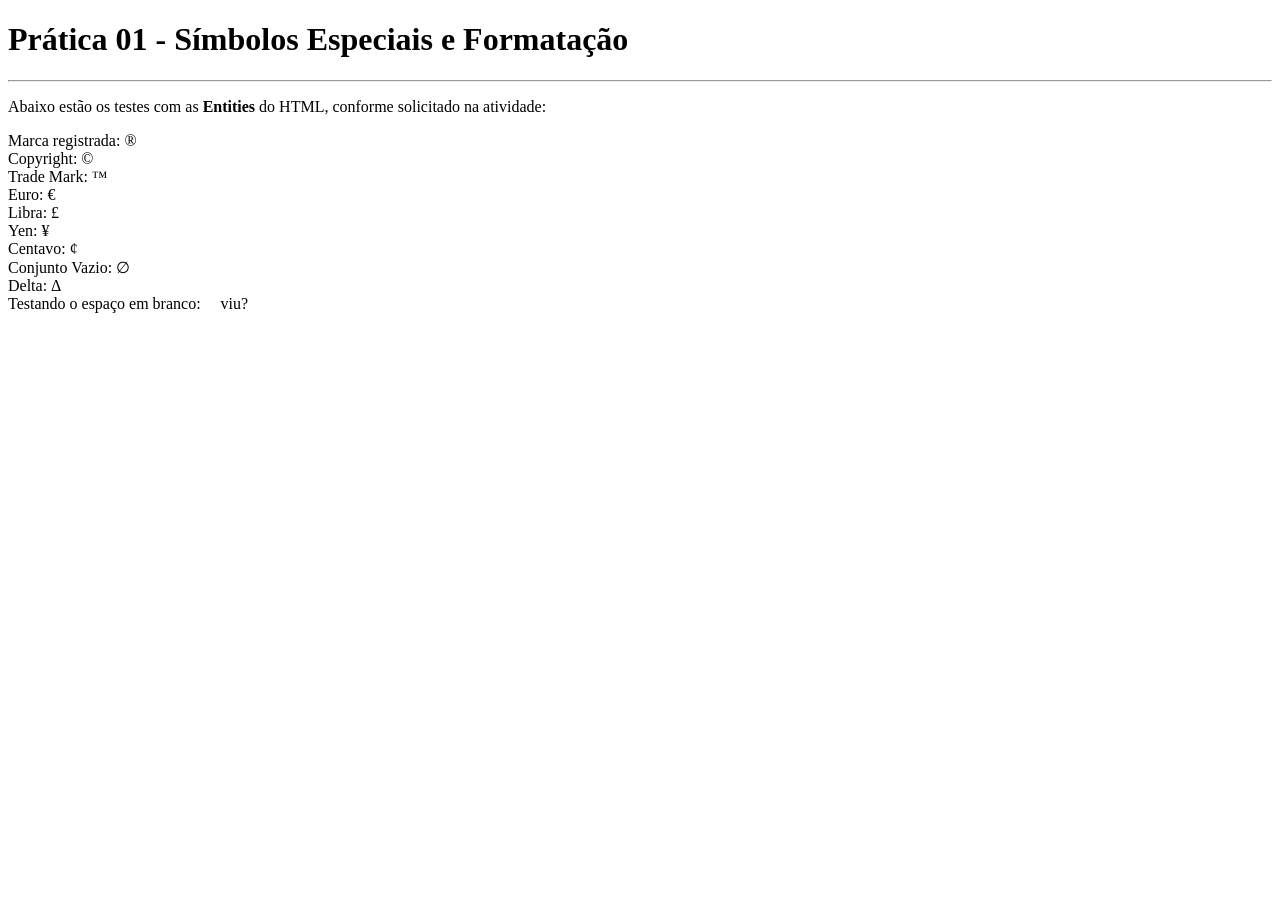
==== Atividades PRGP04/index.html @ bab277e3 "feat: adiciona favicon ao projeto" ====
<!DOCTYPE html>
<html lang="pt-BR">
<head>
    <meta charset="UTF-8">
    <meta name="viewport" content="width=device-width, initial-scale=1.0">
    <title>Prática 01 - Letras e Símbolos Especiais</title>
    
    <link rel="icon" href="assets/icons/favicon.ico" type="image/x-icon">
</head>
<body>
    <h1>Prática 01 - Símbolos Especiais e Formatação</h1>
    <hr>
    
    <p>Abaixo estão os testes com as <strong>Entities</strong> do HTML, conforme solicitado na atividade:</p>
    
    <p>
        Marca registrada: &reg; <br>
        Copyright: &copy; <br>
        Trade Mark: &trade; <br>
        Euro: &euro; <br>
        Libra: &pound; <br>
        Yen: &yen; <br>
        Centavo: &cent; <br>
        Conjunto Vazio: &empty; <br>
        Delta: &Delta; <br>
        Testando o espaço em branco:&nbsp;&nbsp;&nbsp;&nbsp;&nbsp;viu?
    </p>

</body>
</html>
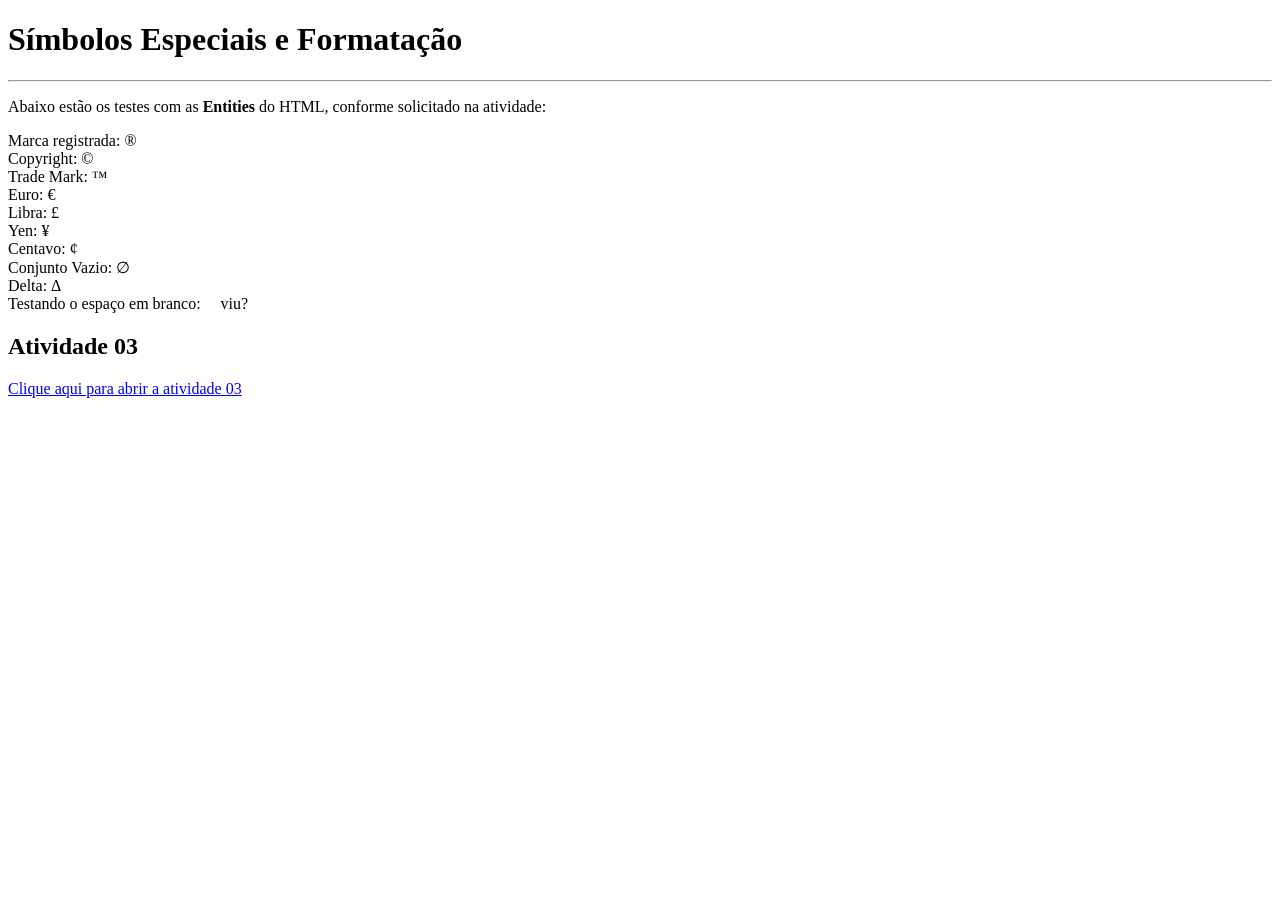
==== commit 9c6cbda9: "feat: cria atividade 3 com link, favicon, lista e imagem dinâmica" ====
--- a/Atividades PRGP04/index.html
+++ b/Atividades PRGP04/index.html
@@ -3,12 +3,12 @@
 <head>
     <meta charset="UTF-8">
     <meta name="viewport" content="width=device-width, initial-scale=1.0">
-    <title>Prática 01 - Letras e Símbolos Especiais</title>
+    <title>PRG04</title>
     
     <link rel="icon" href="assets/icons/favicon.ico" type="image/x-icon">
 </head>
 <body>
-    <h1>Prática 01 - Símbolos Especiais e Formatação</h1>
+    <h1>Símbolos Especiais e Formatação</h1>
     <hr>
     
     <p>Abaixo estão os testes com as <strong>Entities</strong> do HTML, conforme solicitado na atividade:</p>
@@ -26,5 +26,8 @@
         Testando o espaço em branco:&nbsp;&nbsp;&nbsp;&nbsp;&nbsp;viu?
     </p>
 
+<h2>Atividade 03</h2>
+<a href="atividade-3.html" target="_blank" hreflang="pt">Clique aqui para abrir a atividade 03</a>
+
 </body>
 </html>
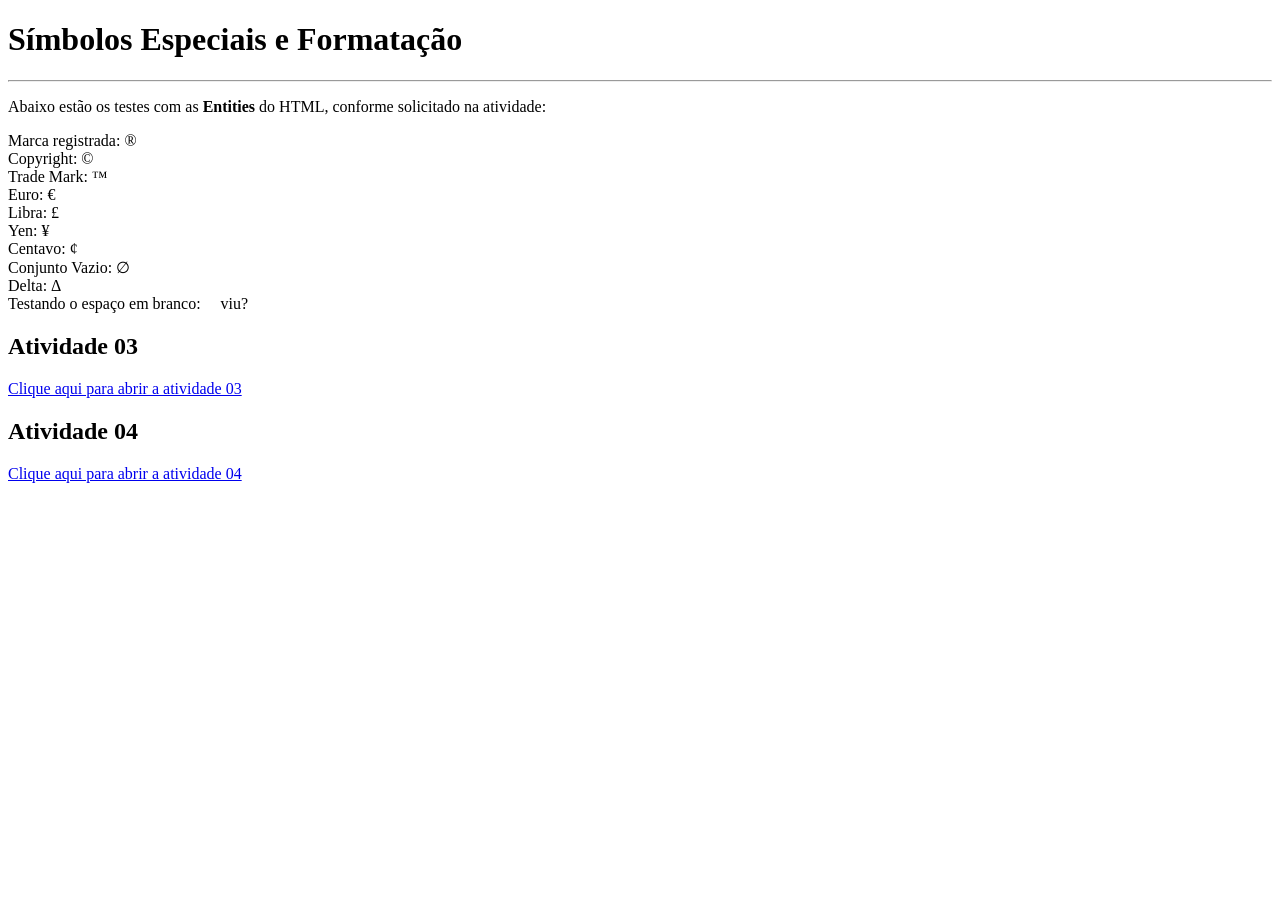
==== commit 356c5ea9: "Atividade 04, incorporacao de audio, video e CSS" ====
--- a/Atividades PRGP04/index.html
+++ b/Atividades PRGP04/index.html
@@ -29,5 +29,7 @@
 <h2>Atividade 03</h2>
 <a href="atividade-3.html" target="_blank" hreflang="pt">Clique aqui para abrir a atividade 03</a>
 
+<h2>Atividade 04</h2>
+<a href="atividade-4.html" target="_blank" hreflang="pt">Clique aqui para abrir a atividade 04</a>
 </body>
 </html>
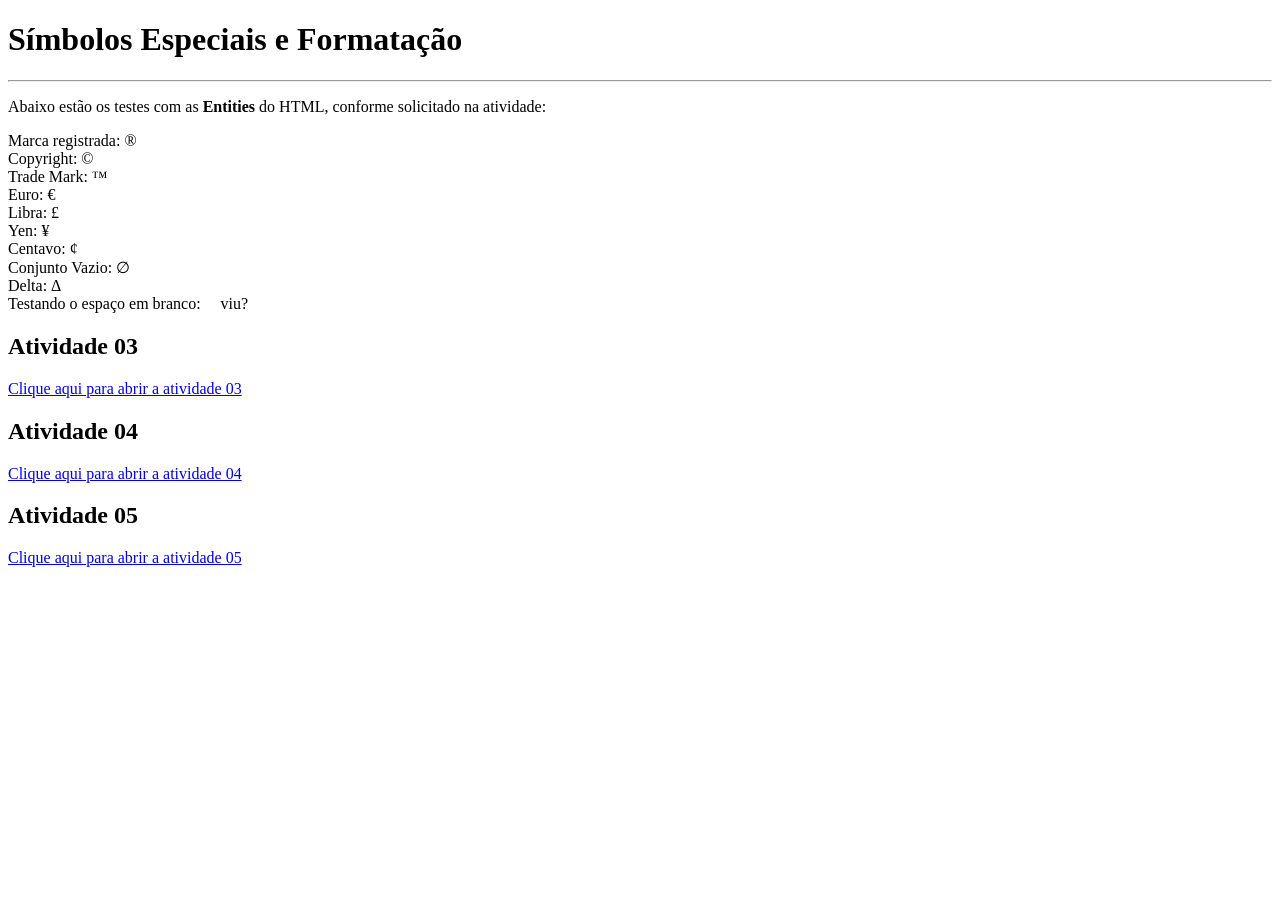
==== commit 26d55533: "Atividade 5 - escolha de paleta de cores" ====
--- a/Atividades PRGP04/index.html
+++ b/Atividades PRGP04/index.html
@@ -3,9 +3,8 @@
 <head>
     <meta charset="UTF-8">
     <meta name="viewport" content="width=device-width, initial-scale=1.0">
+    <link rel="icon" href="assets/icons/favicon.ico" type="image/x-icon">
     <title>PRG04</title>
-    
-    <link rel="icon" href="assets/icons/favicon.ico" type="image/x-icon">
 </head>
 <body>
     <h1>Símbolos Especiais e Formatação</h1>
@@ -31,5 +30,9 @@
 
 <h2>Atividade 04</h2>
 <a href="atividade-4.html" target="_blank" hreflang="pt">Clique aqui para abrir a atividade 04</a>
+
+<h2>Atividade 05</h2>
+<a href="atividade-5.html" target="_blank" hreflang="pt">Clique aqui para abrir a atividade 05</a>
+
 </body>
 </html>
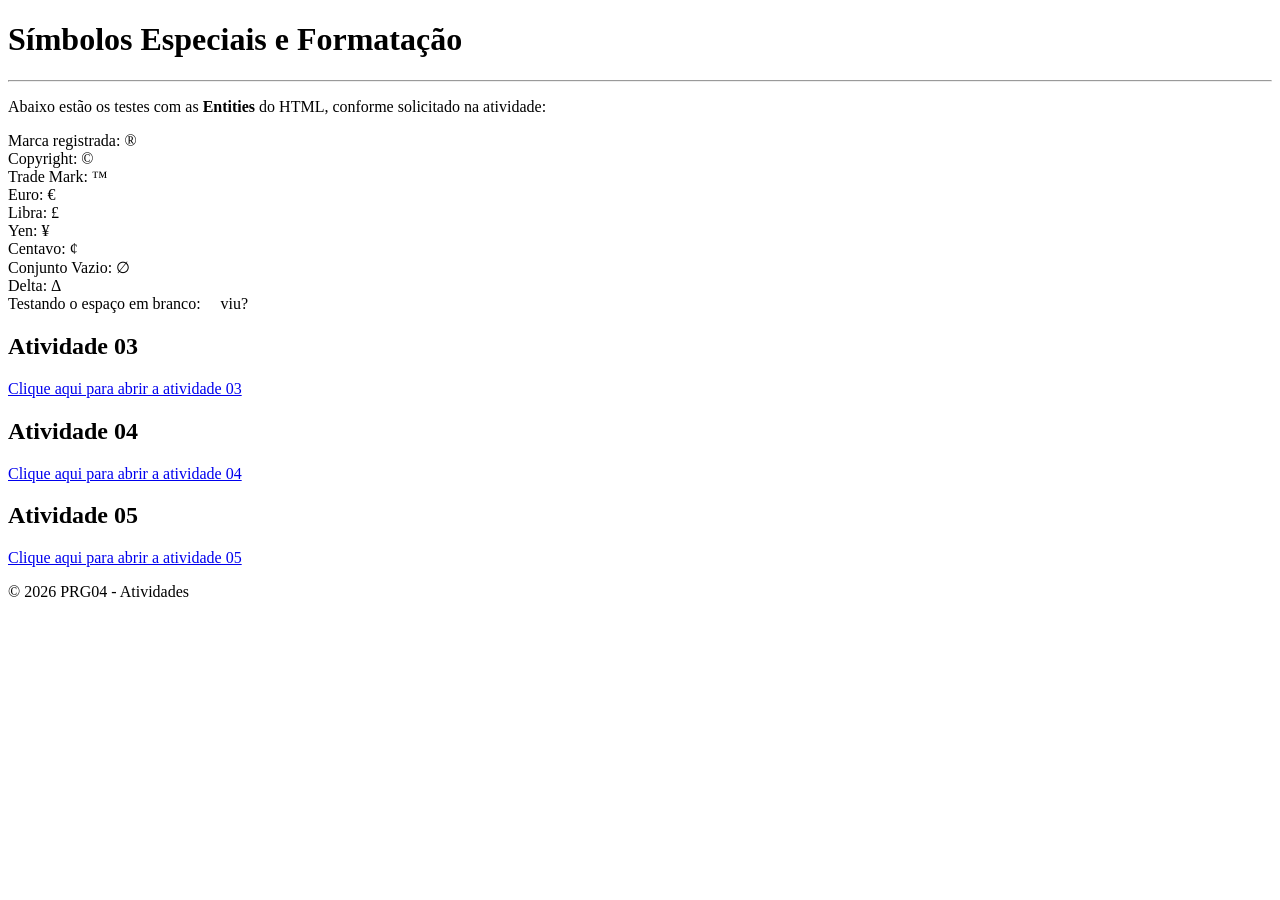
==== commit e0190e0b: "Atividade 6 - Tags e agrupamentos" ====
--- a/Atividades PRGP04/index.html
+++ b/Atividades PRGP04/index.html
@@ -7,32 +7,49 @@
     <title>PRG04</title>
 </head>
 <body>
-    <h1>Símbolos Especiais e Formatação</h1>
-    <hr>
-    
-    <p>Abaixo estão os testes com as <strong>Entities</strong> do HTML, conforme solicitado na atividade:</p>
-    
-    <p>
-        Marca registrada: &reg; <br>
-        Copyright: &copy; <br>
-        Trade Mark: &trade; <br>
-        Euro: &euro; <br>
-        Libra: &pound; <br>
-        Yen: &yen; <br>
-        Centavo: &cent; <br>
-        Conjunto Vazio: &empty; <br>
-        Delta: &Delta; <br>
-        Testando o espaço em branco:&nbsp;&nbsp;&nbsp;&nbsp;&nbsp;viu?
-    </p>
+    <header>
+        <h1>Símbolos Especiais e Formatação</h1>
+        <hr>
+    </header>
 
-<h2>Atividade 03</h2>
-<a href="atividade-3.html" target="_blank" hreflang="pt">Clique aqui para abrir a atividade 03</a>
+    <main>
+        <section>
+            <p>Abaixo estão os testes com as <strong>Entities</strong> do HTML, conforme solicitado na atividade:</p>
+            
+            <p>
+                Marca registrada: &reg; <br>
+                Copyright: &copy; <br>
+                Trade Mark: &trade; <br>
+                Euro: &euro; <br>
+                Libra: &pound; <br>
+                Yen: &yen; <br>
+                Centavo: &cent; <br>
+                Conjunto Vazio: &empty; <br>
+                Delta: &Delta; <br>
+                Testando o espaço em branco:&nbsp;&nbsp;&nbsp;&nbsp;&nbsp;viu?
+            </p>
+        </section>
 
-<h2>Atividade 04</h2>
-<a href="atividade-4.html" target="_blank" hreflang="pt">Clique aqui para abrir a atividade 04</a>
+        <nav>
+            <section>
+                <h2>Atividade 03</h2>
+                <a href="atividade-3.html" target="_blank" hreflang="pt">Clique aqui para abrir a atividade 03</a>
+            </section>
 
-<h2>Atividade 05</h2>
-<a href="atividade-5.html" target="_blank" hreflang="pt">Clique aqui para abrir a atividade 05</a>
+            <section>
+                <h2>Atividade 04</h2>
+                <a href="atividade-4.html" target="_blank" hreflang="pt">Clique aqui para abrir a atividade 04</a>
+            </section>
 
+            <section>
+                <h2>Atividade 05</h2>
+                <a href="atividade-5.html" target="_blank" hreflang="pt">Clique aqui para abrir a atividade 05</a>
+            </section>
+        </nav>
+    </main>
+
+    <footer>
+        <p>&copy; 2026 PRG04 - Atividades</p>
+    </footer>
 </body>
 </html>
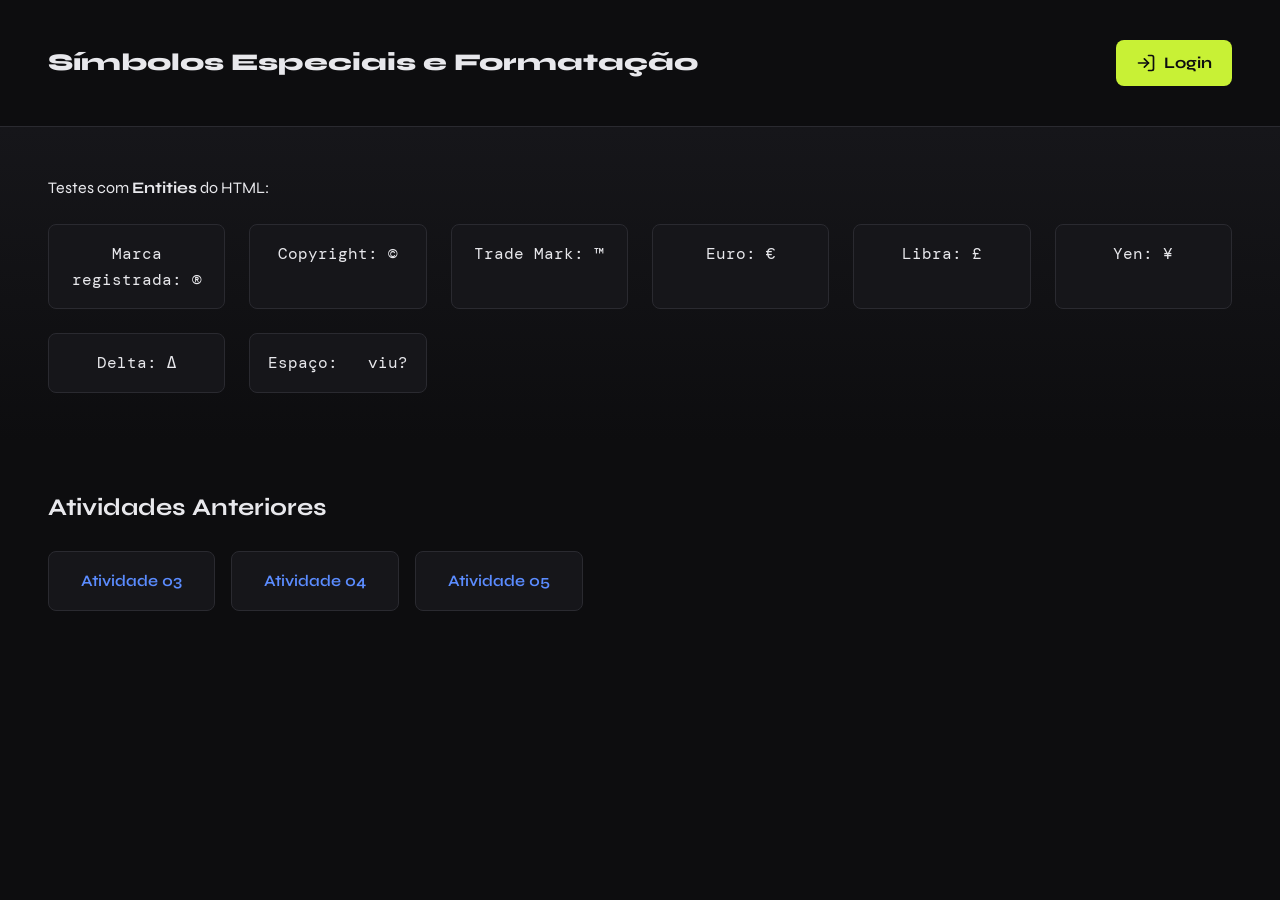
==== commit bfbd93ef: "feat: implementa fluxo de login e refatora estrutura CSS das atividades 3, 4 e 5" ====
--- a/Atividades PRGP04/index.html
+++ b/Atividades PRGP04/index.html
@@ -4,52 +4,42 @@
     <meta charset="UTF-8">
     <meta name="viewport" content="width=device-width, initial-scale=1.0">
     <link rel="icon" href="assets/icons/favicon.ico" type="image/x-icon">
-    <title>PRG04</title>
+    <title>PRG04 - Home</title>
+    <link rel="stylesheet" href="assets/css/global.css">
+    <link rel="stylesheet" href="assets/css/index.css">
 </head>
 <body>
     <header>
         <h1>Símbolos Especiais e Formatação</h1>
-        <hr>
+        <a href="login.html" class="btn-primary">
+            <svg xmlns="http://www.w3.org/2000/svg" width="20" height="20" viewBox="0 0 24 24" fill="none" stroke="currentColor" stroke-width="2" stroke-linecap="round" stroke-linejoin="round"><path d="M15 3h4a2 2 0 0 1 2 2v14a2 2 0 0 1-2 2h-4"/><polyline points="10 17 15 12 10 7"/><line x1="15" y1="12" x2="3" y2="12"/></svg>
+            Login
+        </a>
     </header>
 
     <main>
-        <section>
-            <p>Abaixo estão os testes com as <strong>Entities</strong> do HTML, conforme solicitado na atividade:</p>
-            
-            <p>
-                Marca registrada: &reg; <br>
-                Copyright: &copy; <br>
-                Trade Mark: &trade; <br>
-                Euro: &euro; <br>
-                Libra: &pound; <br>
-                Yen: &yen; <br>
-                Centavo: &cent; <br>
-                Conjunto Vazio: &empty; <br>
-                Delta: &Delta; <br>
-                Testando o espaço em branco:&nbsp;&nbsp;&nbsp;&nbsp;&nbsp;viu?
-            </p>
+        <section class="section-entities">
+            <p>Testes com <strong>Entities</strong> do HTML:</p>
+            <div class="entities-grid">
+                <span>Marca registrada: &reg;</span>
+                <span>Copyright: &copy;</span>
+                <span>Trade Mark: &trade;</span>
+                <span>Euro: &euro;</span>
+                <span>Libra: &pound;</span>
+                <span>Yen: &yen;</span>
+                <span>Delta: &Delta;</span>
+                <span>Espaço:&nbsp;&nbsp;&nbsp;viu?</span>
+            </div>
         </section>
 
-        <nav>
-            <section>
-                <h2>Atividade 03</h2>
-                <a href="atividade-3.html" target="_blank" hreflang="pt">Clique aqui para abrir a atividade 03</a>
-            </section>
-
-            <section>
-                <h2>Atividade 04</h2>
-                <a href="atividade-4.html" target="_blank" hreflang="pt">Clique aqui para abrir a atividade 04</a>
-            </section>
-
-            <section>
-                <h2>Atividade 05</h2>
-                <a href="atividade-5.html" target="_blank" hreflang="pt">Clique aqui para abrir a atividade 05</a>
-            </section>
+        <nav class="nav-links">
+            <h2>Atividades Anteriores</h2>
+            <div class="links-container">
+                <a href="atividade-3.html" target="_blank">Atividade 03</a>
+                <a href="atividade-4.html" target="_blank">Atividade 04</a>
+                <a href="atividade-5.html" target="_blank">Atividade 05</a>
+            </div>
         </nav>
     </main>
-
-    <footer>
-        <p>&copy; 2026 PRG04 - Atividades</p>
-    </footer>
 </body>
 </html>
--- a/Atividades PRGP04/assets/css/global.css
+++ b/Atividades PRGP04/assets/css/global.css
@@ -0,0 +1,45 @@
+@import url('https://fonts.googleapis.com/css2?family=Syne:wght@400;600;700;800&family=DM+Mono:wght@400;500&display=swap');
+
+:root {
+    --bg: #0d0d0f;
+    --surface: #16161a;
+    --border: #2a2a30;
+    --accent: #c8f135; 
+    --accent-dim: #5b8cff; 
+    --text: #e8e8ec;
+    --muted: #6b6b75;
+    --error: #ff5c5c;
+}
+
+* {
+    box-sizing: border-box;
+    margin: 0;
+    padding: 0;
+}
+
+body {
+    font-family: 'Syne', sans-serif;
+    background-color: var(--bg);
+    color: var(--text);
+    line-height: 1.6;
+}
+
+.btn-primary {
+    display: inline-flex;
+    align-items: center;
+    gap: 8px;
+    background-color: var(--accent);
+    color: var(--bg);
+    padding: 10px 20px;
+    border-radius: 8px;
+    text-decoration: none;
+    font-weight: 700;
+    transition: transform 0.2s, opacity 0.2s;
+    border: none;
+    cursor: pointer;
+}
+
+.btn-primary:hover {
+    transform: translateY(-2px);
+    opacity: 0.9;
+}
--- a/Atividades PRGP04/assets/css/index.css
+++ b/Atividades PRGP04/assets/css/index.css
@@ -0,0 +1,60 @@
+header {
+    padding: 2.5rem 3rem;
+    border-bottom: 1px solid var(--border);
+    display: flex;
+    justify-content: space-between;
+    align-items: center;
+}
+
+h1 { font-weight: 800; font-size: 1.5rem; }
+
+.section-entities {
+    padding: 3rem;
+    background: linear-gradient(to bottom, var(--surface), var(--bg));
+}
+
+.entities-grid {
+    display: grid;
+    grid-template-columns: repeat(auto-fit, minmax(150px, 1fr));
+    gap: 1.5rem;
+    margin-top: 1.5rem;
+}
+
+.entities-grid span {
+    background: var(--surface);
+    border: 1px solid var(--border);
+    padding: 1rem;
+    border-radius: 8px;
+    text-align: center;
+    font-family: 'DM Mono', monospace;
+}
+
+.nav-links {
+    padding: 3rem;
+}
+
+.nav-links h2 {
+    margin-bottom: 1.5rem;
+}
+
+.links-container {
+    display: flex;
+    gap: 1rem;
+    flex-wrap: wrap;
+}
+
+.links-container a {
+    background: var(--surface);
+    border: 1px solid var(--border);
+    color: var(--accent-dim);
+    padding: 1rem 2rem;
+    border-radius: 8px;
+    text-decoration: none;
+    font-weight: 600;
+    transition: 0.2s;
+}
+
+.links-container a:hover {
+    background: var(--border);
+    color: white;
+}
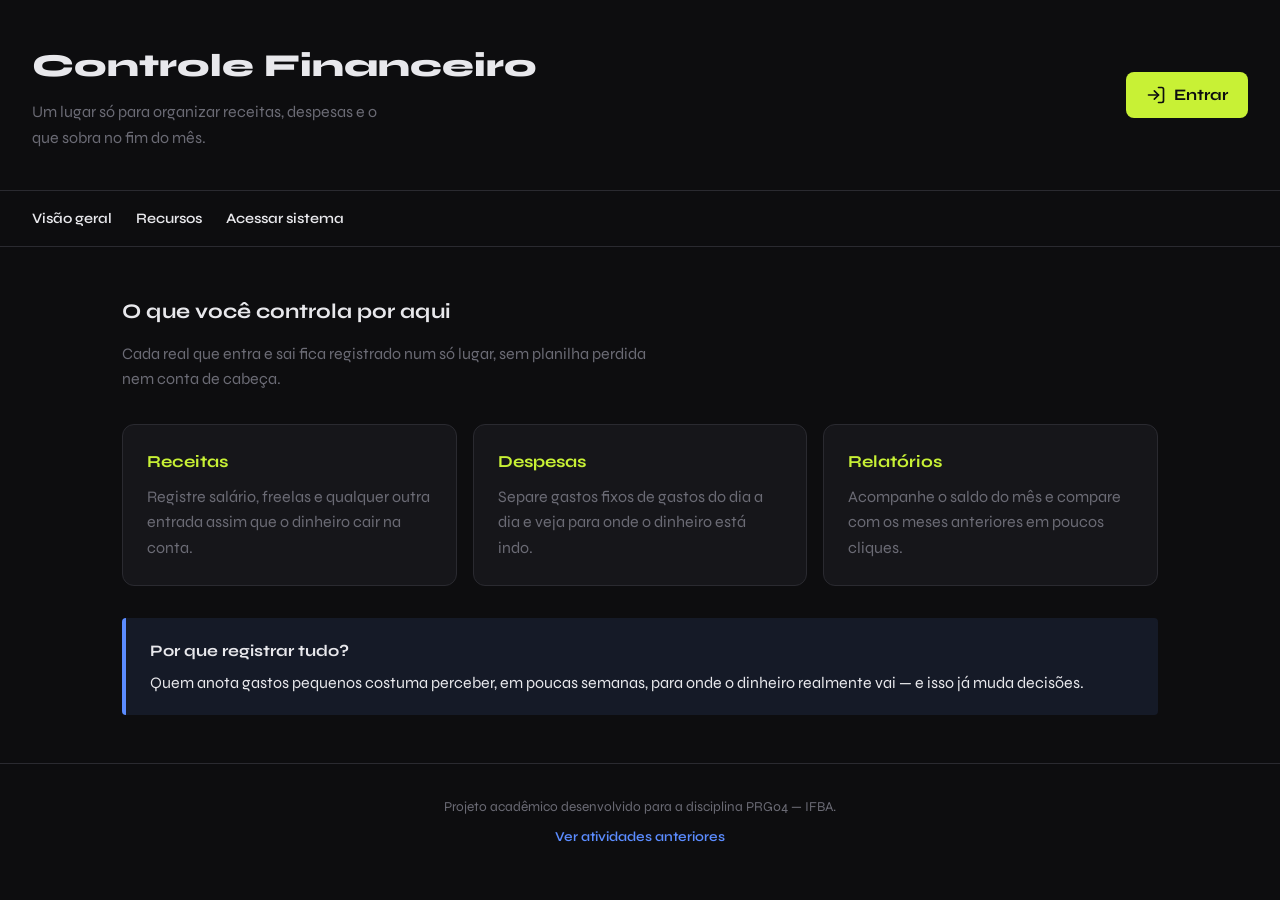
==== commit 2bfad39f: "Refatoração do projeto & atividade da aula 07" ====
--- a/Atividades PRGP04/index.html
+++ b/Atividades PRGP04/index.html
@@ -4,42 +4,58 @@
     <meta charset="UTF-8">
     <meta name="viewport" content="width=device-width, initial-scale=1.0">
     <link rel="icon" href="assets/icons/favicon.ico" type="image/x-icon">
-    <title>PRG04 - Home</title>
+    <title>Controle Financeiro - PRG04</title>
     <link rel="stylesheet" href="assets/css/global.css">
     <link rel="stylesheet" href="assets/css/index.css">
 </head>
 <body>
-    <header>
-        <h1>Símbolos Especiais e Formatação</h1>
+    <header class="home-header">
+        <div class="home-brand">
+            <h1>Controle Financeiro</h1>
+            <p>Um lugar só para organizar receitas, despesas e o que sobra no fim do mês.</p>
+        </div>
         <a href="login.html" class="btn-primary">
             <svg xmlns="http://www.w3.org/2000/svg" width="20" height="20" viewBox="0 0 24 24" fill="none" stroke="currentColor" stroke-width="2" stroke-linecap="round" stroke-linejoin="round"><path d="M15 3h4a2 2 0 0 1 2 2v14a2 2 0 0 1-2 2h-4"/><polyline points="10 17 15 12 10 7"/><line x1="15" y1="12" x2="3" y2="12"/></svg>
-            Login
+            Entrar
         </a>
     </header>
 
+    <nav class="home-nav">
+        <a href="#visao-geral">Visão geral</a>
+        <a href="#recursos">Recursos</a>
+        <a href="login.html">Acessar sistema</a>
+    </nav>
+
     <main>
-        <section class="section-entities">
-            <p>Testes com <strong>Entities</strong> do HTML:</p>
-            <div class="entities-grid">
-                <span>Marca registrada: &reg;</span>
-                <span>Copyright: &copy;</span>
-                <span>Trade Mark: &trade;</span>
-                <span>Euro: &euro;</span>
-                <span>Libra: &pound;</span>
-                <span>Yen: &yen;</span>
-                <span>Delta: &Delta;</span>
-                <span>Espaço:&nbsp;&nbsp;&nbsp;viu?</span>
+        <section id="visao-geral" class="home-section">
+            <h2>O que você controla por aqui</h2>
+            <p>Cada real que entra e sai fica registrado num só lugar, sem planilha perdida nem conta de cabeça.</p>
+
+            <div class="cards-grid" id="recursos">
+                <article class="card">
+                    <h3>Receitas</h3>
+                    <p>Registre salário, freelas e qualquer outra entrada assim que o dinheiro cair na conta.</p>
+                </article>
+                <article class="card">
+                    <h3>Despesas</h3>
+                    <p>Separe gastos fixos de gastos do dia a dia e veja para onde o dinheiro está indo.</p>
+                </article>
+                <article class="card">
+                    <h3>Relatórios</h3>
+                    <p>Acompanhe o saldo do mês e compare com os meses anteriores em poucos cliques.</p>
+                </article>
             </div>
         </section>
 
-        <nav class="nav-links">
-            <h2>Atividades Anteriores</h2>
-            <div class="links-container">
-                <a href="atividade-3.html" target="_blank">Atividade 03</a>
-                <a href="atividade-4.html" target="_blank">Atividade 04</a>
-                <a href="atividade-5.html" target="_blank">Atividade 05</a>
-            </div>
-        </nav>
+        <aside class="home-tip">
+            <h3>Por que registrar tudo?</h3>
+            <p>Quem anota gastos pequenos costuma perceber, em poucas semanas, para onde o dinheiro realmente vai — e isso já muda decisões.</p>
+        </aside>
     </main>
+
+    <footer class="home-footer">
+        <p>Projeto acadêmico desenvolvido para a disciplina PRG04 — IFBA.</p>
+        <a href="index-old.html">Ver atividades anteriores</a>
+    </footer>
 </body>
-</html>+</html>
--- a/Atividades PRGP04/assets/css/index.css
+++ b/Atividades PRGP04/assets/css/index.css
@@ -1,60 +1,151 @@
-header {
-    padding: 2.5rem 3rem;
+/* =========================================
+   1. ESTILOS BASE (MOBILE FIRST)
+========================================= */
+.home-header {
+    padding: 2rem 1.5rem;
     border-bottom: 1px solid var(--border);
     display: flex;
-    justify-content: space-between;
-    align-items: center;
+    flex-direction: column;
+    align-items: flex-start;
+    gap: 1.5rem;
 }
 
-h1 { font-weight: 800; font-size: 1.5rem; }
-
-.section-entities {
-    padding: 3rem;
-    background: linear-gradient(to bottom, var(--surface), var(--bg));
+.home-brand h1 {
+    font-weight: 800;
+    font-size: 1.6rem;
+    margin-bottom: 0.5rem;
 }
 
-.entities-grid {
-    display: grid;
-    grid-template-columns: repeat(auto-fit, minmax(150px, 1fr));
-    gap: 1.5rem;
-    margin-top: 1.5rem;
+.home-brand p {
+    color: var(--muted);
+    max-width: 40ch;
 }
 
-.entities-grid span {
+.home-nav {
+    display: flex;
+    flex-wrap: wrap;
+    gap: 1.5rem;
+    padding: 1rem 1.5rem;
+    border-bottom: 1px solid var(--border);
+}
+
+.home-nav a {
+    color: var(--text);
+    text-decoration: none;
+    font-weight: 600;
+    font-size: 0.9rem;
+}
+
+.home-nav a:hover {
+    color: var(--accent);
+}
+
+main {
+    display: block;
+    padding: 2.5rem 1.5rem;
+    max-width: 1100px;
+    margin: 0 auto;
+}
+
+.home-section h2 {
+    font-size: 1.3rem;
+    margin-bottom: 0.75rem;
+}
+
+.home-section > p {
+    color: var(--muted);
+    max-width: 60ch;
+    margin-bottom: 2rem;
+}
+
+.cards-grid {
+    display: flex;
+    flex-direction: column;
+    gap: 1rem;
+}
+
+.card {
     background: var(--surface);
     border: 1px solid var(--border);
-    padding: 1rem;
-    border-radius: 8px;
-    text-align: center;
-    font-family: 'DM Mono', monospace;
+    border-radius: 12px;
+    padding: 1.5rem;
 }
 
-.nav-links {
-    padding: 3rem;
+.card h3 {
+    color: var(--accent);
+    margin-bottom: 0.5rem;
+    font-size: 1.05rem;
 }
 
-.nav-links h2 {
-    margin-bottom: 1.5rem;
+.card p {
+    color: var(--muted);
 }
 
-.links-container {
-    display: flex;
-    gap: 1rem;
-    flex-wrap: wrap;
+.home-tip {
+    margin-top: 2rem;
+    padding: 1.25rem 1.5rem;
+    background: rgba(91, 140, 255, 0.1);
+    border-left: 4px solid var(--accent-dim);
+    border-radius: 4px;
 }
 
-.links-container a {
-    background: var(--surface);
-    border: 1px solid var(--border);
+.home-tip h3 {
+    font-size: 1rem;
+    margin-bottom: 0.4rem;
+}
+
+.home-tip p {
+    color: var(--text);
+}
+
+.home-footer {
+    padding: 2rem 1.5rem;
+    border-top: 1px solid var(--border);
+    text-align: center;
+    color: var(--muted);
+    font-size: 0.85rem;
+}
+
+.home-footer a {
+    display: inline-block;
+    margin-top: 0.5rem;
     color: var(--accent-dim);
-    padding: 1rem 2rem;
-    border-radius: 8px;
     text-decoration: none;
     font-weight: 600;
-    transition: 0.2s;
 }
 
-.links-container a:hover {
-    background: var(--border);
-    color: white;
-}+.home-footer a:hover {
+    text-decoration: underline;
+}
+
+/* =========================================
+   2. MEDIA QUERY - TABLET (min-width: 768px)
+========================================= */
+@media (min-width: 768px) {
+    .home-header {
+        flex-direction: row;
+        justify-content: space-between;
+        align-items: center;
+        padding: 2.5rem 2rem;
+    }
+
+    .home-brand h1 {
+        font-size: 2rem;
+    }
+
+    .home-nav {
+        padding: 1rem 2rem;
+    }
+
+    main {
+        padding: 3rem 2rem;
+    }
+
+    .cards-grid {
+        flex-direction: row;
+    }
+
+    .card {
+        flex: 1;
+    }
+}
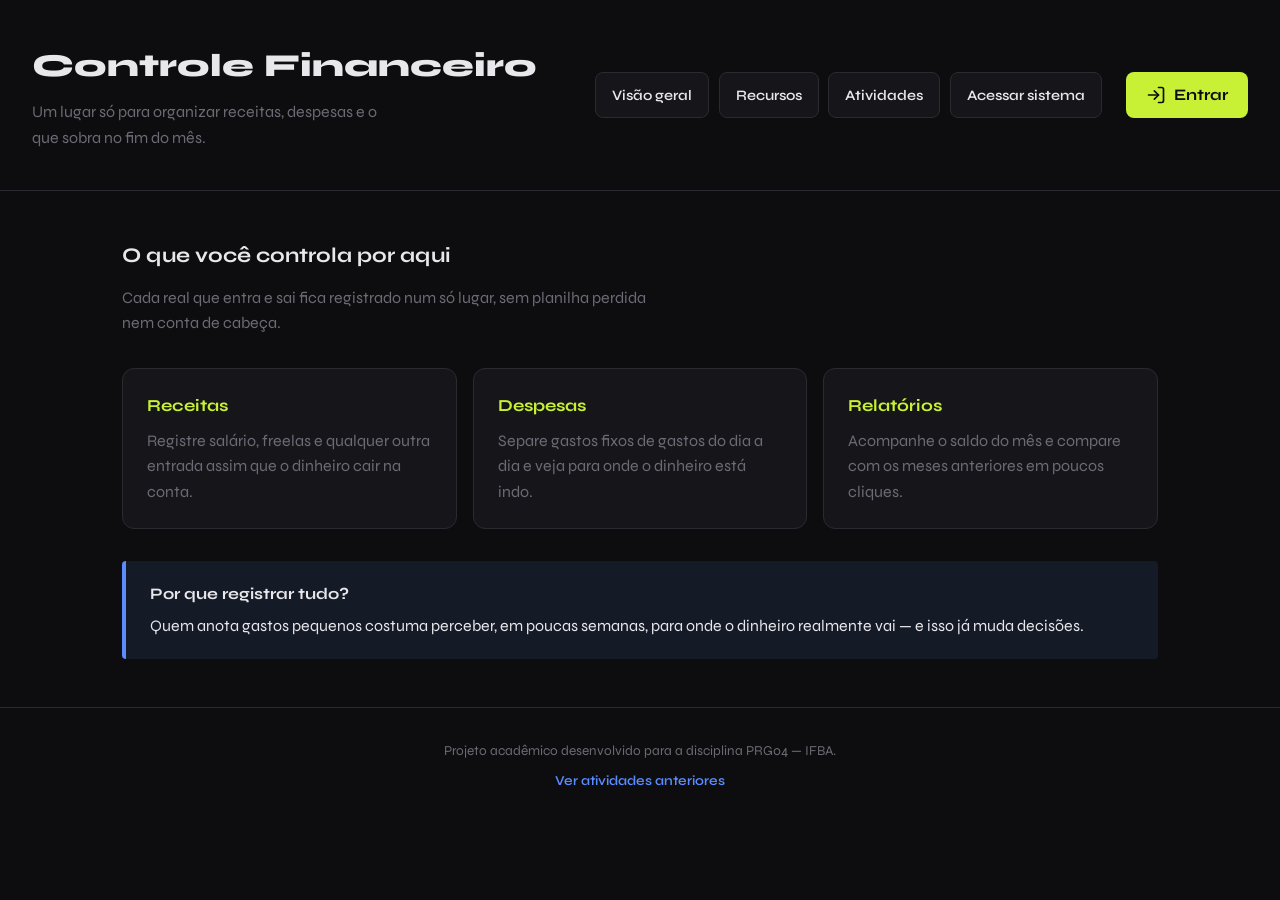
==== commit 2df04581: "Atividade 07, Responsividade e menu" ====
--- a/Atividades PRGP04/index.html
+++ b/Atividades PRGP04/index.html
@@ -10,21 +10,37 @@
 </head>
 <body>
     <header class="home-header">
-        <div class="home-brand">
-            <h1>Controle Financeiro</h1>
-            <p>Um lugar só para organizar receitas, despesas e o que sobra no fim do mês.</p>
+        <input type="checkbox" id="menu-toggle" class="menu-toggle">
+
+        <div class="home-header-top">
+            <div class="home-brand">
+                <h1>Controle Financeiro</h1>
+                <p>Um lugar só para organizar receitas, despesas e o que sobra no fim do mês.</p>
+            </div>
+
+            <label for="menu-toggle" class="menu-toggle-label" aria-label="Abrir menu">
+                <span></span>
+                <span></span>
+                <span></span>
+            </label>
         </div>
-        <a href="login.html" class="btn-primary">
-            <svg xmlns="http://www.w3.org/2000/svg" width="20" height="20" viewBox="0 0 24 24" fill="none" stroke="currentColor" stroke-width="2" stroke-linecap="round" stroke-linejoin="round"><path d="M15 3h4a2 2 0 0 1 2 2v14a2 2 0 0 1-2 2h-4"/><polyline points="10 17 15 12 10 7"/><line x1="15" y1="12" x2="3" y2="12"/></svg>
-            Entrar
-        </a>
+
+        <div class="home-header-nav">
+            <nav id="menu">
+                <ul>
+                    <li><a href="#visao-geral">Visão geral</a></li>
+                    <li><a href="#recursos">Recursos</a></li>
+                    <li><a href="index-old.html">Atividades</a></li>
+                    <li><a href="login.html">Acessar sistema</a></li>
+                </ul>
+            </nav>
+
+            <a href="login.html" class="btn-primary">
+                <svg xmlns="http://www.w3.org/2000/svg" width="20" height="20" viewBox="0 0 24 24" fill="none" stroke="currentColor" stroke-width="2" stroke-linecap="round" stroke-linejoin="round"><path d="M15 3h4a2 2 0 0 1 2 2v14a2 2 0 0 1-2 2h-4"/><polyline points="10 17 15 12 10 7"/><line x1="15" y1="12" x2="3" y2="12"/></svg>
+                Entrar
+            </a>
+        </div>
     </header>
-
-    <nav class="home-nav">
-        <a href="#visao-geral">Visão geral</a>
-        <a href="#recursos">Recursos</a>
-        <a href="login.html">Acessar sistema</a>
-    </nav>
 
     <main>
         <section id="visao-geral" class="home-section">
--- a/Atividades PRGP04/assets/css/global.css
+++ b/Atividades PRGP04/assets/css/global.css
@@ -42,4 +42,45 @@
 .btn-primary:hover {
     transform: translateY(-2px);
     opacity: 0.9;
+}
+
+/* =========================================
+   MENU DE NAVEGAÇÃO (nav#menu) — compartilhado
+========================================= */
+#menu {
+    width: 100%;
+}
+
+#menu ul {
+    list-style: none;
+    display: flex;
+    flex-direction: column; /* Empilhado no mobile */
+    gap: 0.6rem;
+}
+
+#menu li {
+    background-color: var(--surface);
+    border: 1px solid var(--border);
+    border-radius: 8px;
+    transition: background-color 0.3s ease, transform 0.2s ease;
+}
+
+#menu li:hover {
+    background-color: var(--border);
+    transform: translateY(-2px);
+}
+
+#menu a {
+    display: block;
+    padding: 0.65rem 1rem;
+    color: var(--text);
+    text-decoration: none;
+    font-weight: 600;
+    font-size: 0.9rem;
+    transition: color 0.3s ease;
+}
+
+#menu a:hover {
+    color: var(--accent);
+    text-decoration: underline;
 }
--- a/Atividades PRGP04/assets/css/index.css
+++ b/Atividades PRGP04/assets/css/index.css
@@ -2,12 +2,18 @@
    1. ESTILOS BASE (MOBILE FIRST)
 ========================================= */
 .home-header {
-    padding: 2rem 1.5rem;
+    padding: 1.5rem;
     border-bottom: 1px solid var(--border);
     display: flex;
     flex-direction: column;
-    align-items: flex-start;
-    gap: 1.5rem;
+    gap: 1rem;
+}
+
+.home-header-top {
+    display: flex;
+    justify-content: space-between;
+    align-items: center;
+    gap: 1rem;
 }
 
 .home-brand h1 {
@@ -21,23 +27,50 @@
     max-width: 40ch;
 }
 
-.home-nav {
-    display: flex;
-    flex-wrap: wrap;
-    gap: 1.5rem;
-    padding: 1rem 1.5rem;
-    border-bottom: 1px solid var(--border);
-}
-
-.home-nav a {
-    color: var(--text);
-    text-decoration: none;
-    font-weight: 600;
-    font-size: 0.9rem;
-}
-
-.home-nav a:hover {
-    color: var(--accent);
+/* =========================================
+   MENU HAMBÚRGUER (apenas mobile)
+========================================= */
+.menu-toggle {
+    /* input real fica invisível, só serve pra guardar o estado (aberto/fechado) */
+    position: absolute;
+    opacity: 0;
+    pointer-events: none;
+}
+
+.menu-toggle-label {
+    display: flex;
+    flex-direction: column;
+    justify-content: space-between;
+    width: 26px;
+    height: 18px;
+    cursor: pointer;
+    flex-shrink: 0;
+}
+
+.menu-toggle-label span {
+    display: block;
+    height: 3px;
+    width: 100%;
+    background-color: var(--text);
+    border-radius: 2px;
+    transition: background-color 0.2s ease;
+}
+
+.menu-toggle:checked ~ .home-header-top .menu-toggle-label span {
+    background-color: var(--accent);
+}
+
+.home-header-nav {
+    display: flex;
+    flex-direction: column;
+    gap: 1rem;
+    max-height: 0;
+    overflow: hidden;
+    transition: max-height 0.3s ease;
+}
+
+.menu-toggle:checked ~ .home-header-nav {
+    max-height: 400px; /* alto o suficiente pra caber o menu + botão */
 }
 
 main {
@@ -124,17 +157,39 @@
 @media (min-width: 768px) {
     .home-header {
         flex-direction: row;
+        flex-wrap: wrap;
         justify-content: space-between;
         align-items: center;
         padding: 2.5rem 2rem;
     }
 
+    .home-header-top {
+        flex: 0 0 auto;
+    }
+
     .home-brand h1 {
         font-size: 2rem;
     }
 
-    .home-nav {
-        padding: 1rem 2rem;
+    .menu-toggle-label {
+        display: none; /* Hambúrguer só existe no mobile */
+    }
+
+    .home-header-nav {
+        display: flex;
+        flex-direction: row;
+        align-items: center;
+        gap: 1.5rem;
+        max-height: none;
+        overflow: visible;
+    }
+
+    #menu {
+        width: auto;
+    }
+
+    #menu ul {
+        flex-direction: row; /* Em linha a partir do tablet */
     }
 
     main {
